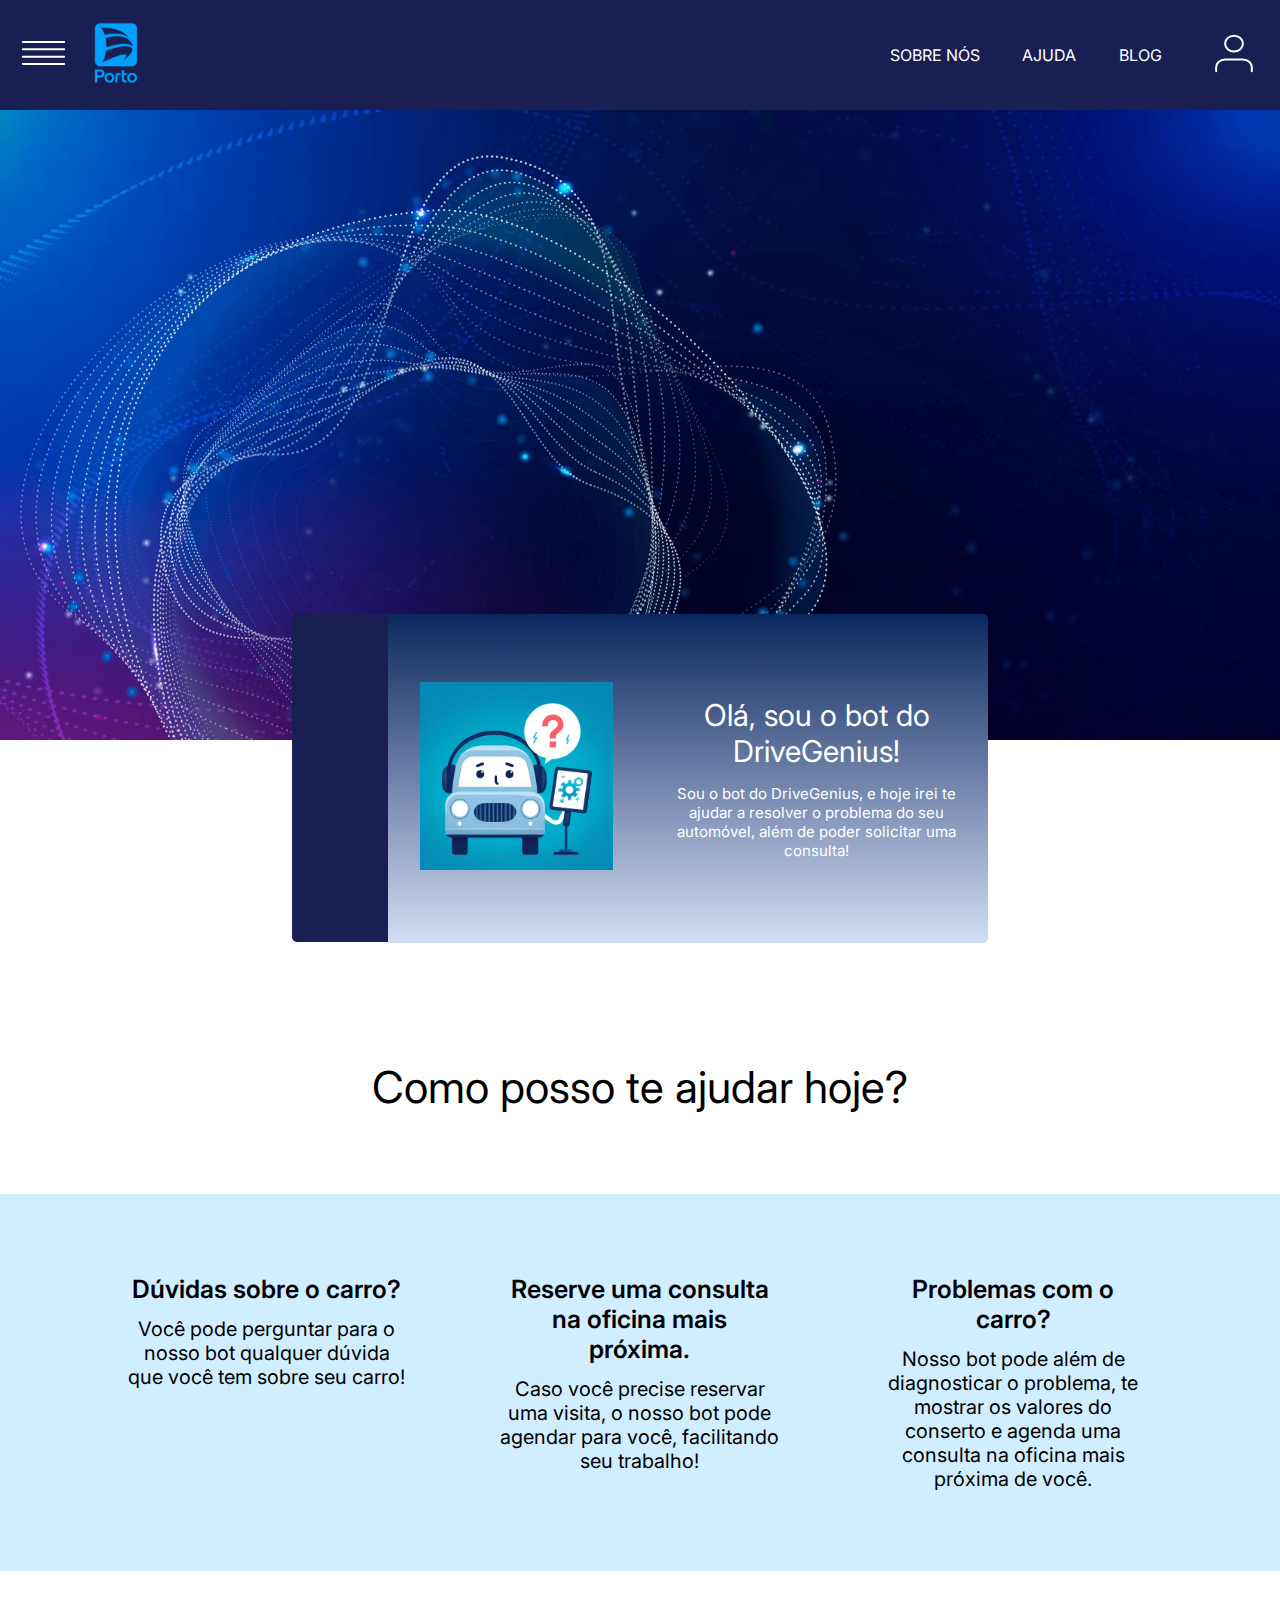
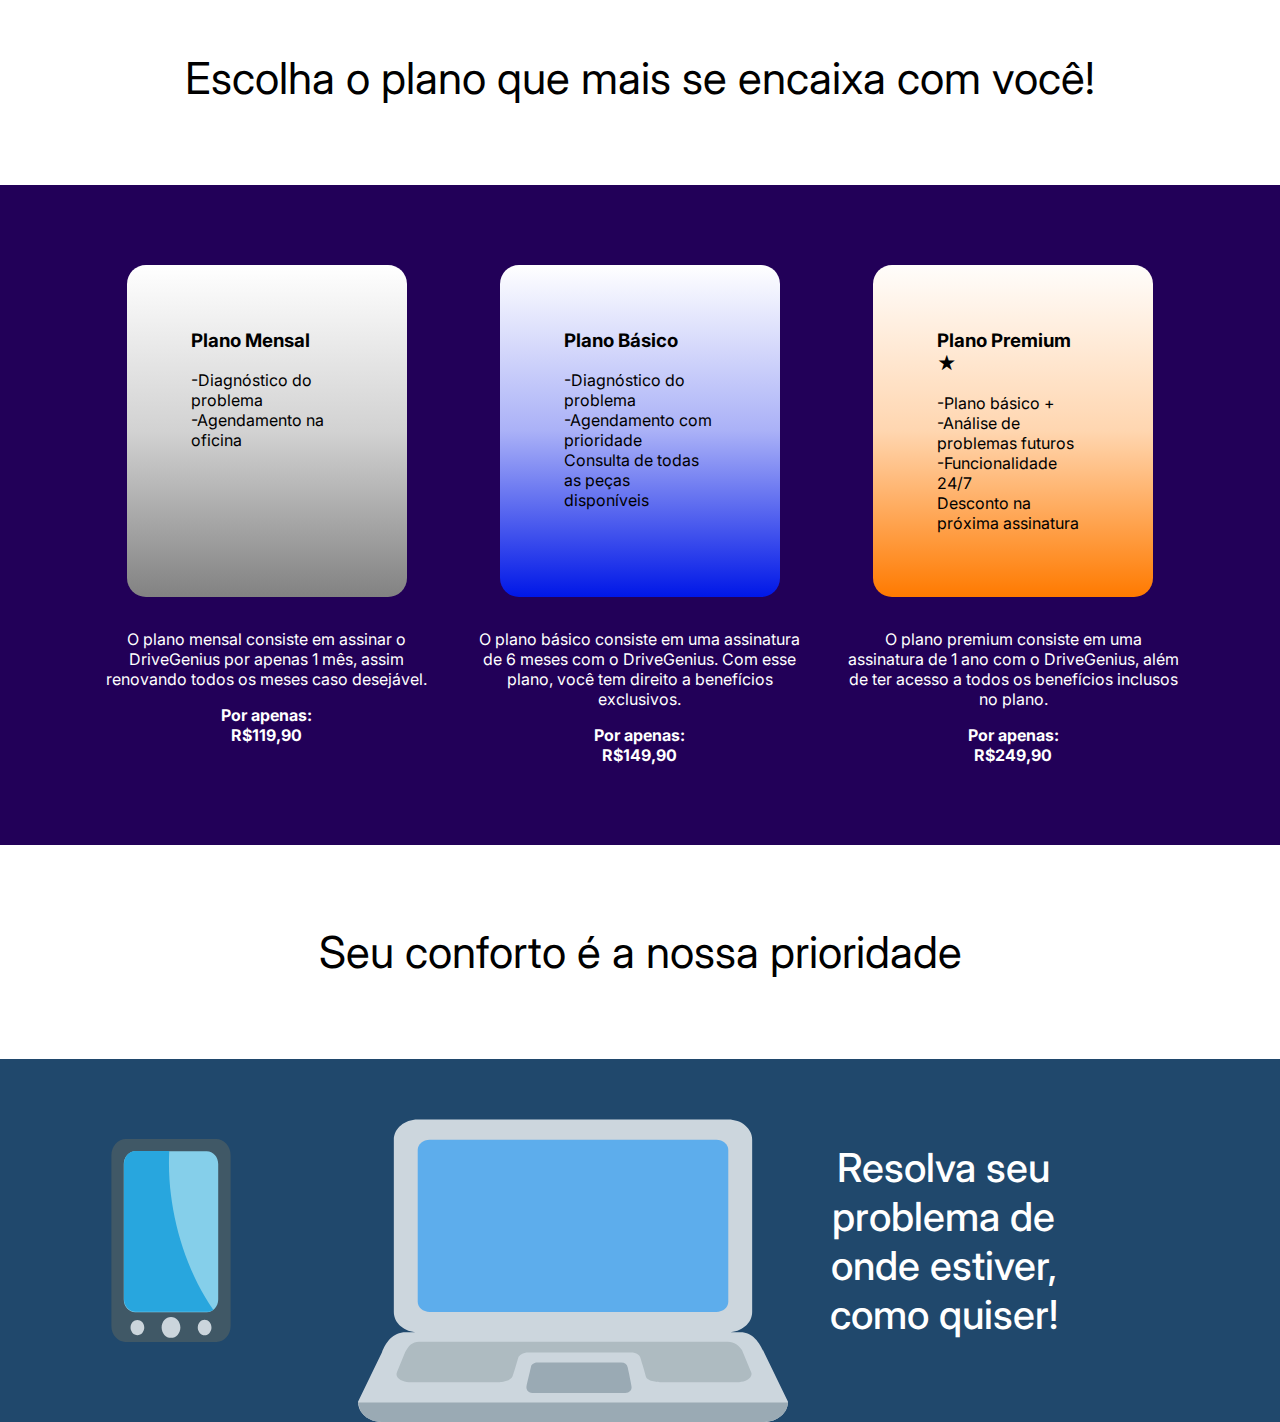
==== index.html @ d52282cf "Adicionei quase todo o html, resta o footer" ====
<!DOCTYPE html>
<html lang="pt-BR">
<head>
    <meta charset="UTF-8">
    <meta name="viewport" content="width=device-width, initial-scale=1.0">
    <meta http-equiv="X-UA-Compatible" content="IE=edge">
    <link rel="stylesheet" href="css/style.css">
    <title>Home</title>
</head>
<body>
    <header class="cabecalho">
        <div class="cabecalho_icones">
            <div class="links_inicial">
                <a href="#"><img src="/img/align-justify.svg" alt="Icone de menu" id="primeiro"></a>
                <a href="#"><img src="/img/image 1.svg" alt="Símbolo da empresa"></a>
            </div>
            <div class="links">
             <a href="#" class="link_cabecalho">Sobre nós</a>
             <a href="#" class="link_cabecalho">Ajuda</a>
             <a href="#" class="link_cabecalho">Blog</a>
             <a href="#" class="link_cabecalho"><img src="img/user.svg" alt="Símbolo de usuário"></a>
            </div>
        </div>
    </header>
    <section class="sessao1">
        <div class="container_vazio">
            <div class="container_lado"></div>
            <div class="container">
                <div class="icone_intellidrive">
                    <img src="/img/Image.svg" alt="icone do intellidrive">
                </div>
                <div class="textos">
                    <h1 class="textos_titulo">Olá, sou o bot do DriveGenius!</h1>
                <p class="paragrafo">Sou o bot do DriveGenius, e hoje irei te ajudar a resolver o problema do seu automóvel, além de poder solicitar uma consulta!</p>
                </div>
           </div>
       </div>    
    </section>
    <section class="sessao2">
        <div class="titulo">
            <h2 class="sessao2_subtitulo">Como posso te ajudar hoje?</h2>
        </div>
        <div class="sessao2_container">
            <div class="sessao2_servicos">
                <div class="sessao2_servicos1">
                <h3 class="servicos_titulo">Dúvidas sobre o carro?</h3>
                <p class="paragrafo_servico">Você pode perguntar para o nosso bot qualquer dúvida que você tem sobre seu carro!</p>
                </div>
                <div class="sessao2_servicos2">
                <h3 class="servicos_titulo">Reserve uma consulta na oficina mais próxima.</h3>
                <p class="paragrafo_servico">Caso você precise reservar uma visita, o nosso bot pode agendar para você, facilitando seu trabalho!</p>
                </div>
                <div class="sessao2_servicos3">
                <h3 class="servicos_titulo">Problemas com o carro?</h3>
                <p class="paragrafo_servico">Nosso bot pode além de diagnosticar o problema, te mostrar os valores do conserto e agenda uma consulta na oficina  mais próxima de você.</p>
                </div>
            </div>
        </div>
    </section>
    <section class="sessao3">
        <div class="titulo">
            <h2 class="sessao2_subtitulo">Escolha o plano que mais se encaixa com você!</h2>
        </div>
        <div class="sessao3_planos">
            <div class="planos">
                <div class="div_textos">
                    <div class="textos_planos">
                        <div class="paragrafos">
                            <div class="p1">
                                <p class="paragrafo_plano">O plano mensal consiste em assinar o DriveGenius por apenas 1 mês, assim renovando todos os meses caso desejável.
                                    <div class="preco">
                                        <p class="p1 preco_menor">Por apenas: R$119,90</p>
                                    </div>
                            </div>
                            <div class="p2">
                                <p class="paragrafo_plano">O plano básico consiste em uma assinatura de 6 meses com o DriveGenius. Com esse plano, você tem direito a benefícios exclusivos. 
                                    <div class="preco">
                                        <p class="p2 preco_medio">Por apenas: R$149,90 </p>
                                    </div>
                            </div>
                            <div class="p3">
                                <p class="paragrafo_plano">O plano premium consiste em uma assinatura de 1 ano com o DriveGenius, além de ter acesso a todos os benefícios inclusos no plano.
                                    <div class="preco">
                                        <p class="p3 preco_maior">Por apenas: R$249,90 </p>
                                    </div>
                            </div>
                            </div>
                        </div>
                        <div class="div_planos">
                        <div class="mensal">
                            <h3 class="titulo_plano">Plano Mensal</h3>
                            <p class="descricao_plano">-Diagnóstico do problema</p>
                            <p class="descricao_plano">-Agendamento na oficina</p>
                        </div>
                        <div class="basico">
                            <h3 class="titulo_plano">Plano Básico</h3>
                            <p class="descricao_plano">-Diagnóstico do problema</p>
                            <p class="descricao_plano">-Agendamento com prioridade</p>
                            <p class="descricao_plano">Consulta de todas as peças disponíveis</p>
                        </div>
                        <div class="premium">
                            <h3 class="titulo_plano">Plano Premium ★</h3>
                            <p class="descricao_plano">-Plano básico +</p>
                            <p class="descricao_plano">-Análise de problemas futuros</p>
                            <p class="descricao_plano">-Funcionalidade 24/7</p>
                            <p class="descricao_plano">Desconto na próxima assinatura</p>
                        </div>
                    </div>
                </div>
            </div>
        </div>
    </section>
    <section class="sessao4">
        <div class="titulo_conforto">
            <h2 class="sessao2_subtitulo">Seu conforto é a nossa prioridade</h2>
        </div>
        <div class="div_conforto">
            <div class="imagens">
                <img src="/img/emojione-v1_mobile-phone.svg" alt="Ícone de celular" class="celular">
                <img src="/img/twemoji_laptop-computer.svg" alt="Ícone de computador" class="pc">
            </div>
            <div class="texto_conforto">
                <p class="paragrafo_conforto">Resolva seu problema de onde estiver, como quiser!</p>
            </div>
        </div>
    </section>
    
</body>
</html>
---- css/style.css ----
@import url('https://fonts.googleapis.com/css2?family=Inter:wght@100..900&display=swap');

:root{
    --cor-fundo-cabecalho: #191F53;
    --cor-texto-cabecalho: #ffffff;
    --background-servicos: #D0EEFF;
    --background-planos: #220058;

    --fonte-texto:  "Inter", sans-serif;
}

*{
    margin: 0;
    padding: 0;
    box-sizing: border-box;
}

body{
    font-family: var(--fonte-texto);
    height: 100vh;
}

.cabecalho{
    background-color: var(--cor-fundo-cabecalho);
}

.link_cabecalho{
    text-decoration: none;
    color: var(--cor-texto-cabecalho);
    text-transform: uppercase;
}
.links{
    display: flex;
    align-items: center;
    width: 30%;
    justify-content: space-between;
}




.cabecalho_icones {
    display: flex;
    align-items: center;
    justify-content: space-between;
    padding: 1em;
}

.links_inicial{
    display: flex;
   align-items: center;
}




#primeiro{
    margin-right: 0.7em;
}

.sessao1{
    background-image: url(/img/tecnologia-disruptiva-do-gradiente-roxo-do-fundo-do-circulo-do-assistente-virtual.webp);
    background-repeat: no-repeat;
    background-size: 100%;
    height: 70%;
}

.container_vazio{
    height: 100%;
    display: flex;
    align-items: center;
    justify-content: center;
    padding-top: 41.75em;
}
.container{
    background: linear-gradient(#0B275E, #D2DEF4);
    width: 600px;
    height: 329px;
    display: flex;
    align-items: center;
    padding-left: 2em;
    border-top-right-radius: 5px;
    border-bottom-right-radius: 5px;
}

.container_lado{
    width: 6em;
    height: 20.55em;
    background-color: var(--cor-fundo-cabecalho);
    border-top-left-radius: 5px;
    border-bottom-left-radius: 5px;
}

.textos{
    margin-left: 2em;
    color: var(--cor-texto-cabecalho);
    display: flex;
    flex-direction: column;
    padding: 2em;
    align-items: center;
    text-align: center;
}

.textos_titulo{
    font-size: 30px;
    font-weight: 400;
}

.paragrafo{
    margin-top: 1em;
    font-weight: 400;
    font-size: 15px;
}

.sessao2{
    margin-top: 20em;
    
}

.titulo{
    text-align: center;
}

.sessao2_subtitulo{
    font-size: 44px;
    font-weight: 400;
}

.sessao2_container{
    padding: 5em;
    background-color: var(--background-servicos);
    margin-top: 5em;
    
}

.sessao2_servicos{
   display: flex;
   justify-content: space-around;
   align-items: first baseline;
}

.sessao2_servicos1, .sessao2_servicos2 , .sessao2_servicos3{
    
    width: 25%;
    display: flex;
    flex-direction: column;
    text-align: center;
}

.servicos_titulo{
    margin-bottom: 0.5em;
    font-weight: 600;
    font-size: 25px;
}

.paragrafo_servico{
    font-weight: 400;
    font-size: 20px;
}

.sessao3{
    margin-top: 5em;
}

.sessao3_planos{
    background-color: var(--background-planos);
    padding: 5em;
    margin-top: 5em;
   
    
}

.planos{
    display: flex;
    justify-content: space-evenly;
    width: 100%;
}

.div_textos{
    display: flex;
    flex-direction: column-reverse;
    justify-content: center;
    width: 100%;
}

.textos_planos{
    display: flex;

}

.paragrafos{
    display: flex;
    width: 100%;
    justify-content: space-around;
}

.p1 , .p2 , .p3{
    color: var(--cor-texto-cabecalho);
    text-align: center;
    width: 30%;
    margin-top: 1em;
}

.preco_menor, .preco_medio, .preco_maior{
    font-weight: bold;
    
}

.preco{
   display: flex;
   justify-content: center;
}

.div_planos{
    display: flex;
    justify-content: space-around;
    margin-bottom: 1em;
    width: 100%;
}

.mensal{
    background: linear-gradient(#ffffff , #d2d2d2 , #828282);
    
}

.basico{
    background: linear-gradient(#ffffff , #aab1f7 , #0017e7);
    
}

.premium{
    background: linear-gradient(#fffdfb , #ffd6b0 , #ff7a00);
}

.mensal , .basico , .premium{
    border-radius: 19px;
    width: 25%;
    padding: 4em;
}

.titulo_plano{
    margin-bottom: 1em;
}

.titulo_conforto{
    text-align: center;
}

.sessao4{
    margin-top: 5em;
}

.div_conforto{
    background-color: #20486C;
    margin-top: 5em;
}

.div_conforto{
    display: flex;
    justify-content: space-around;
}

.imagens{
    display: flex;
}

.celular{
    margin-right: 1em;
    padding: 5em;
}

.texto_conforto{
    display: flex;
    justify-content: center;
    align-items: center;
    text-align: center;
}

.paragrafo_conforto{
    color: var(--cor-texto-cabecalho);
    font-weight: 500;
    font-size: 40px;
    width: 42%;
}
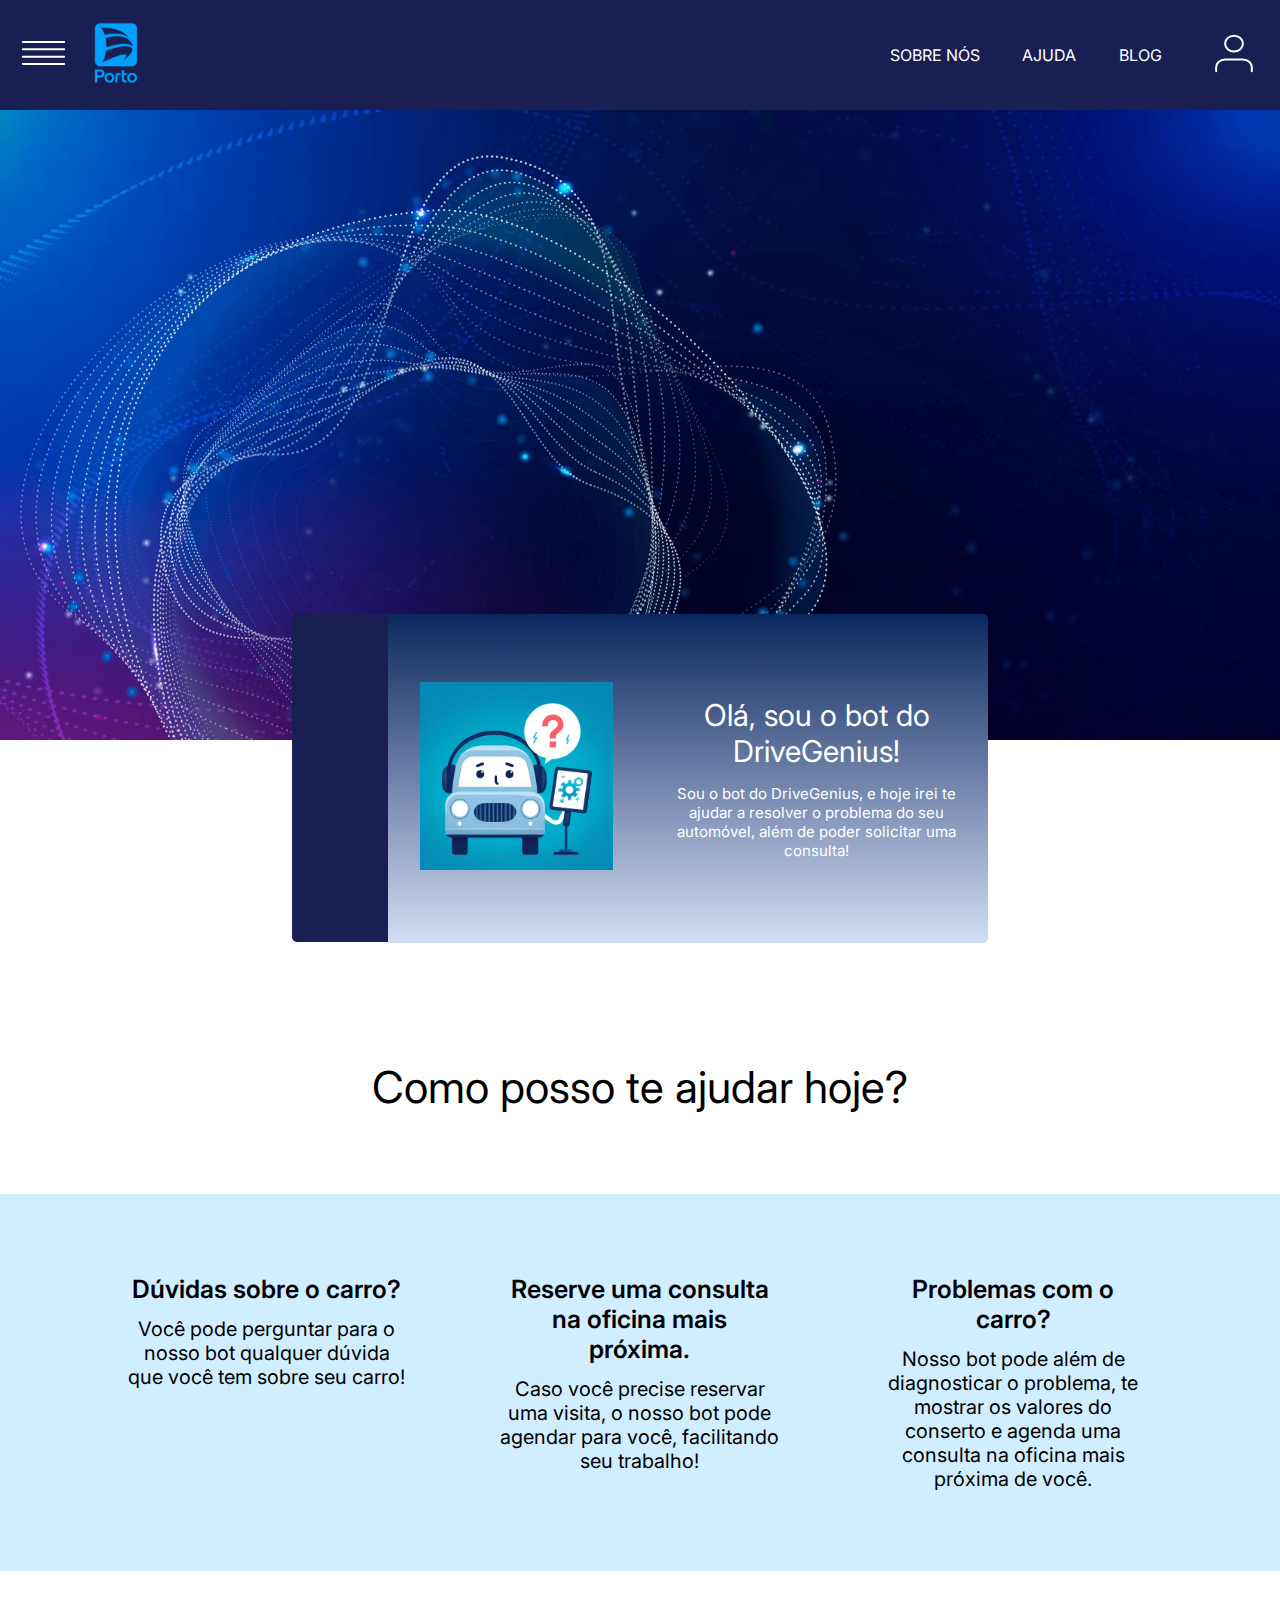
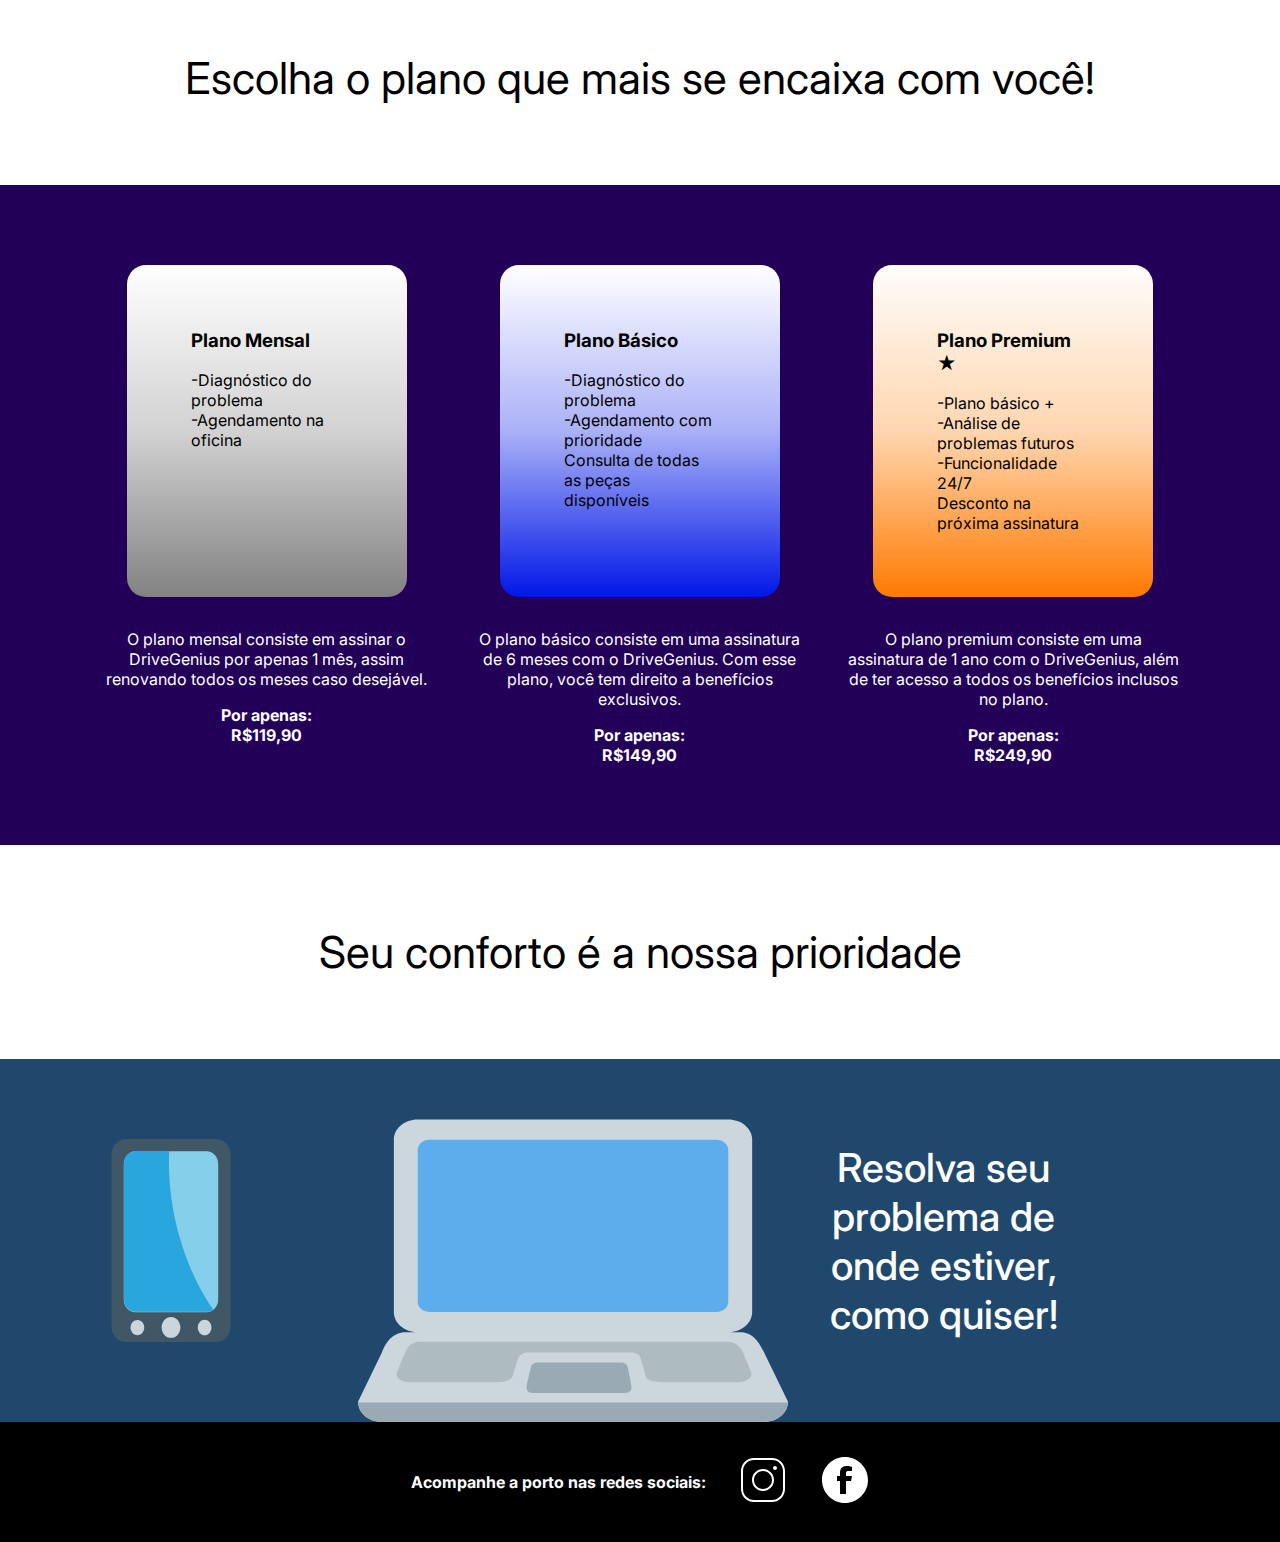
==== commit 5019e75f: "realizei o footer da página" ====
--- a/index.html
+++ b/index.html
@@ -124,6 +124,14 @@
             </div>
         </div>
     </section>
+    <footer>
+        <div class="rodape">
+            <h4>Acompanhe a porto nas redes sociais:</h4>
+            <a href="https://www.instagram.com/porto"> <img src="img/icons8-instagram (1).svg" alt="Ícone do instagram para porto"></a>
+            <a href=https://www.facebook.com/porto><img src="img/icons8-facebook.svg" alt="ícone do facebook para porto seguro"></a>
+        </div>
+    </footer>
+    
     
 </body>
 </html>--- a/css/style.css
+++ b/css/style.css
@@ -5,6 +5,7 @@
     --cor-texto-cabecalho: #ffffff;
     --background-servicos: #D0EEFF;
     --background-planos: #220058;
+    --background-footer: #000;
 
     --fonte-texto:  "Inter", sans-serif;
 }
@@ -281,4 +282,23 @@
     font-weight: 500;
     font-size: 40px;
     width: 42%;
+    
+}
+
+.rodape{
+    display: flex;
+    align-items: center;
+    justify-content: center;
+    background-color: var(--background-footer);
+    min-height: 120px;
+   
+}
+
+.rodape a{
+    display: block;
+    margin-left: 2em;
+}
+
+.rodape h4{
+    color: var(--cor-texto-cabecalho);
 }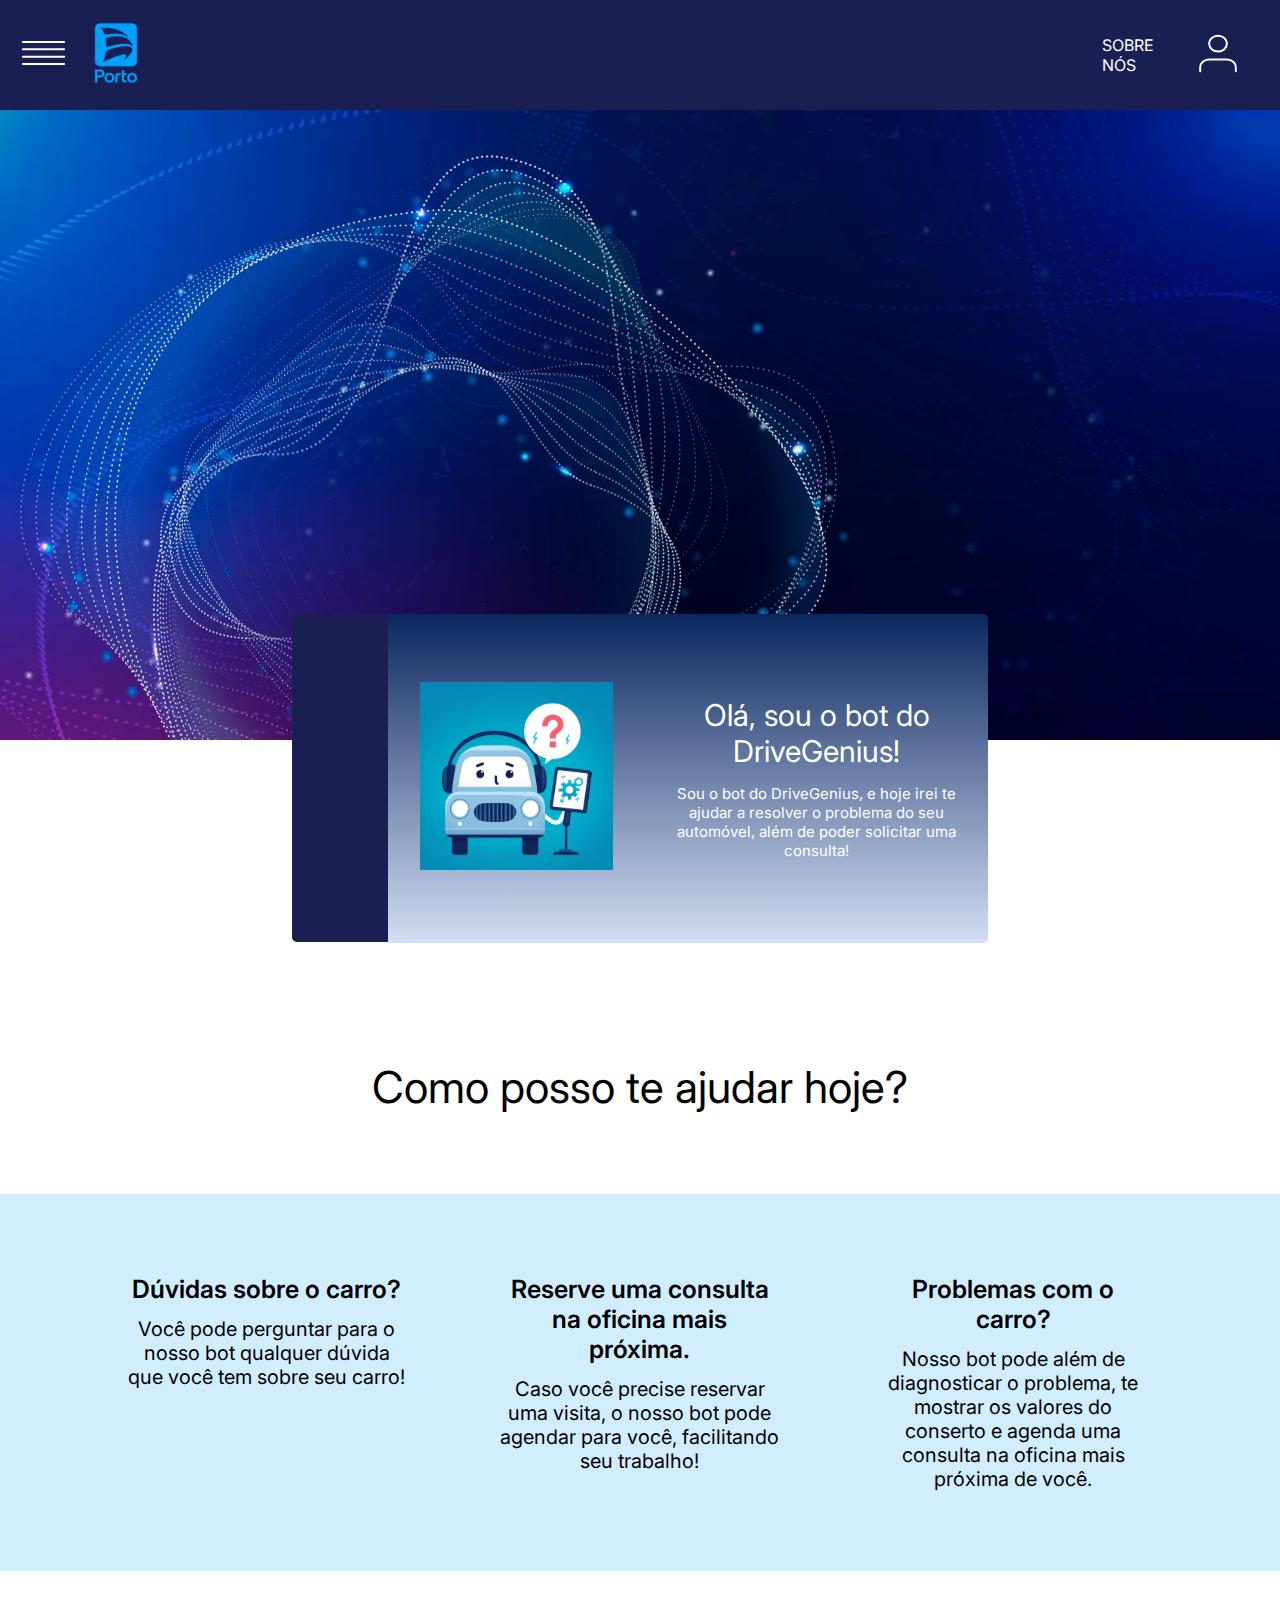
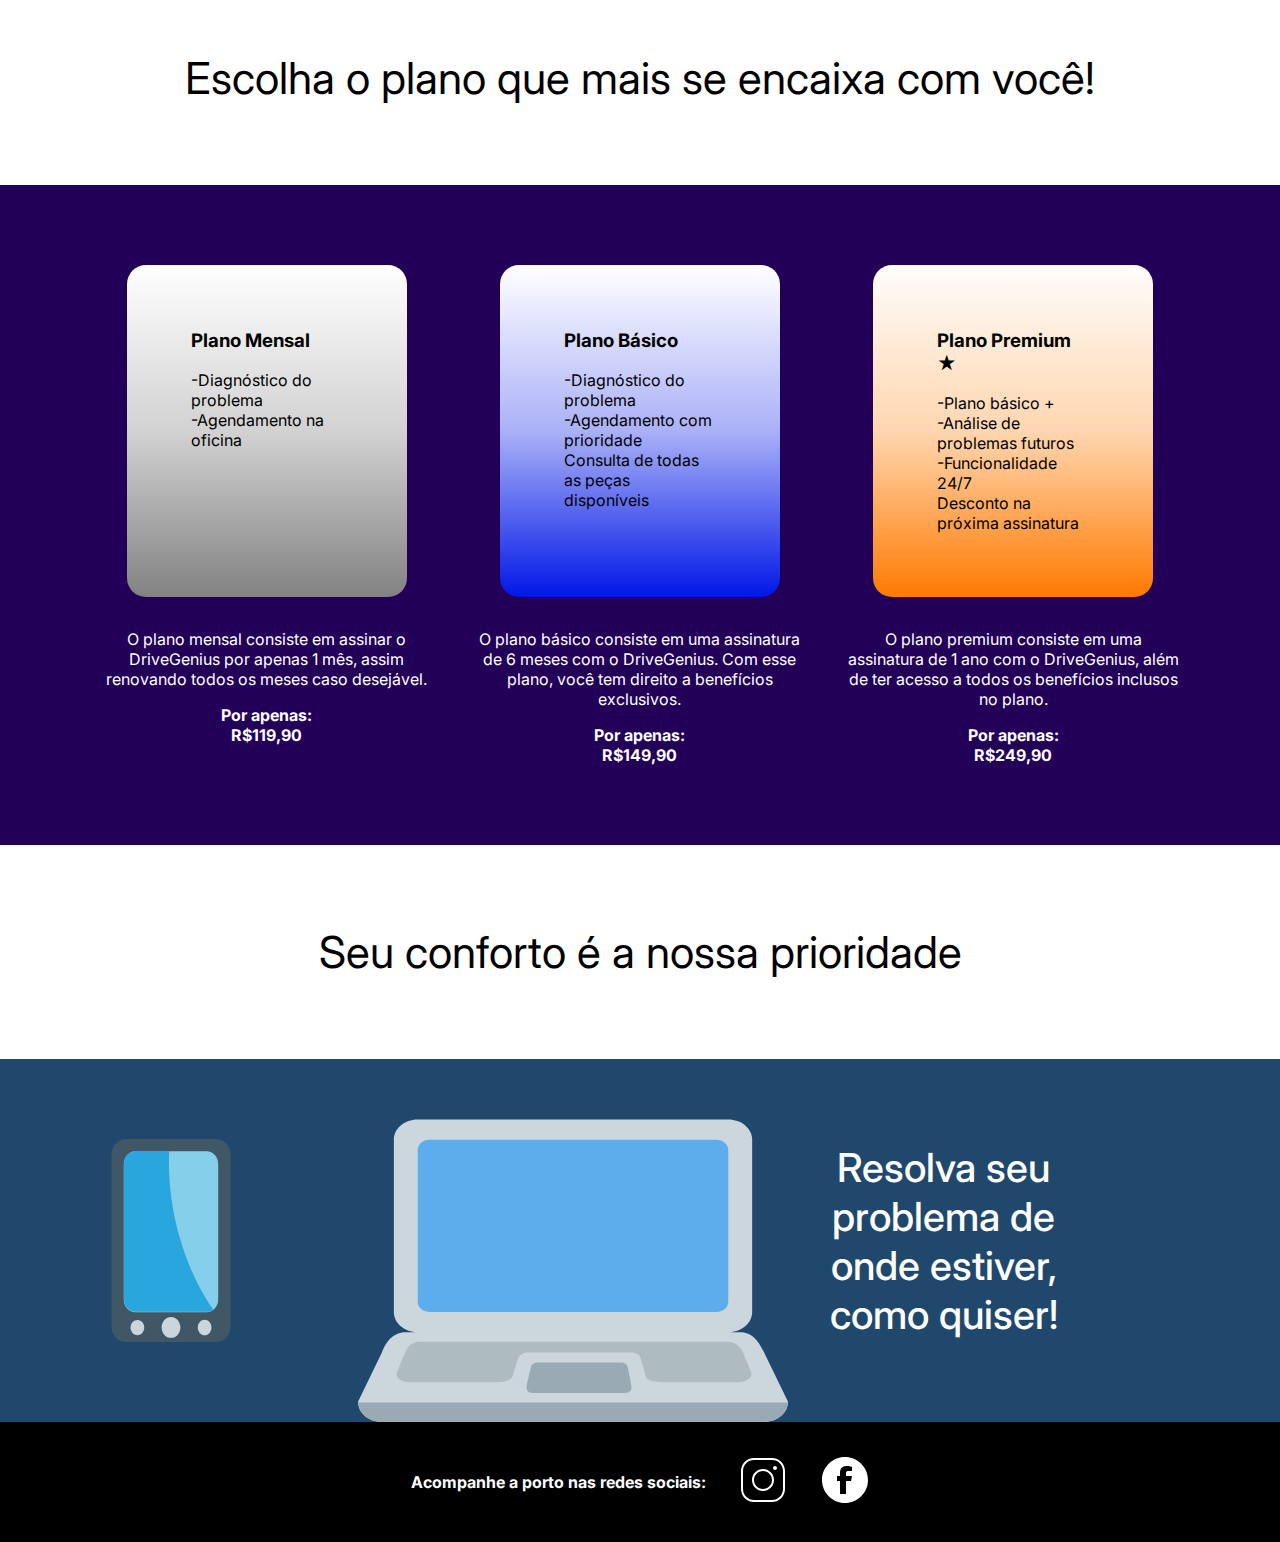
==== commit 6b688189: "Terminei a página de cadastro" ====
--- a/index.html
+++ b/index.html
@@ -16,8 +16,6 @@
             </div>
             <div class="links">
              <a href="#" class="link_cabecalho">Sobre nós</a>
-             <a href="#" class="link_cabecalho">Ajuda</a>
-             <a href="#" class="link_cabecalho">Blog</a>
              <a href="#" class="link_cabecalho"><img src="img/user.svg" alt="Símbolo de usuário"></a>
             </div>
         </div>
--- a/css/style.css
+++ b/css/style.css
@@ -29,16 +29,14 @@
     text-decoration: none;
     color: var(--cor-texto-cabecalho);
     text-transform: uppercase;
+    margin-right: 1em;
 }
 .links{
     display: flex;
     align-items: center;
-    width: 30%;
+    width: 13%;
     justify-content: space-between;
 }
-
-
-
 
 .cabecalho_icones {
     display: flex;
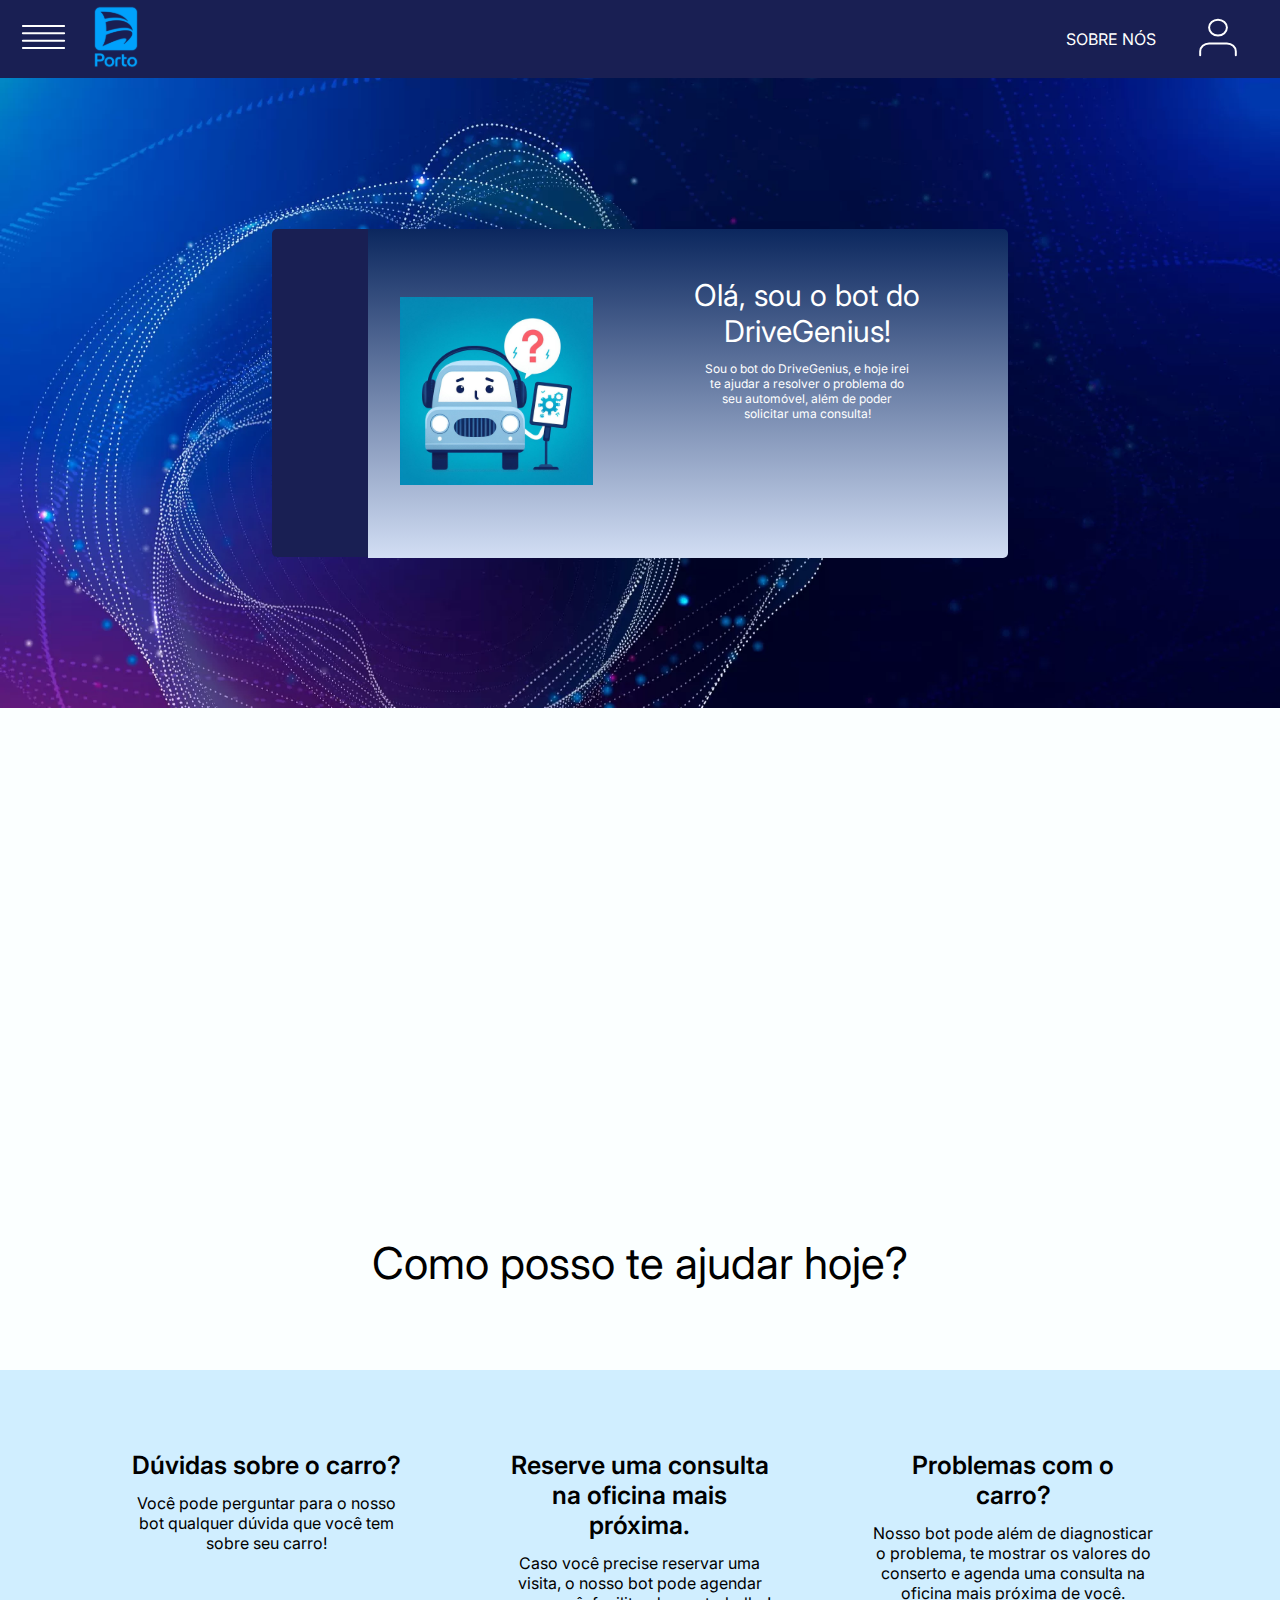
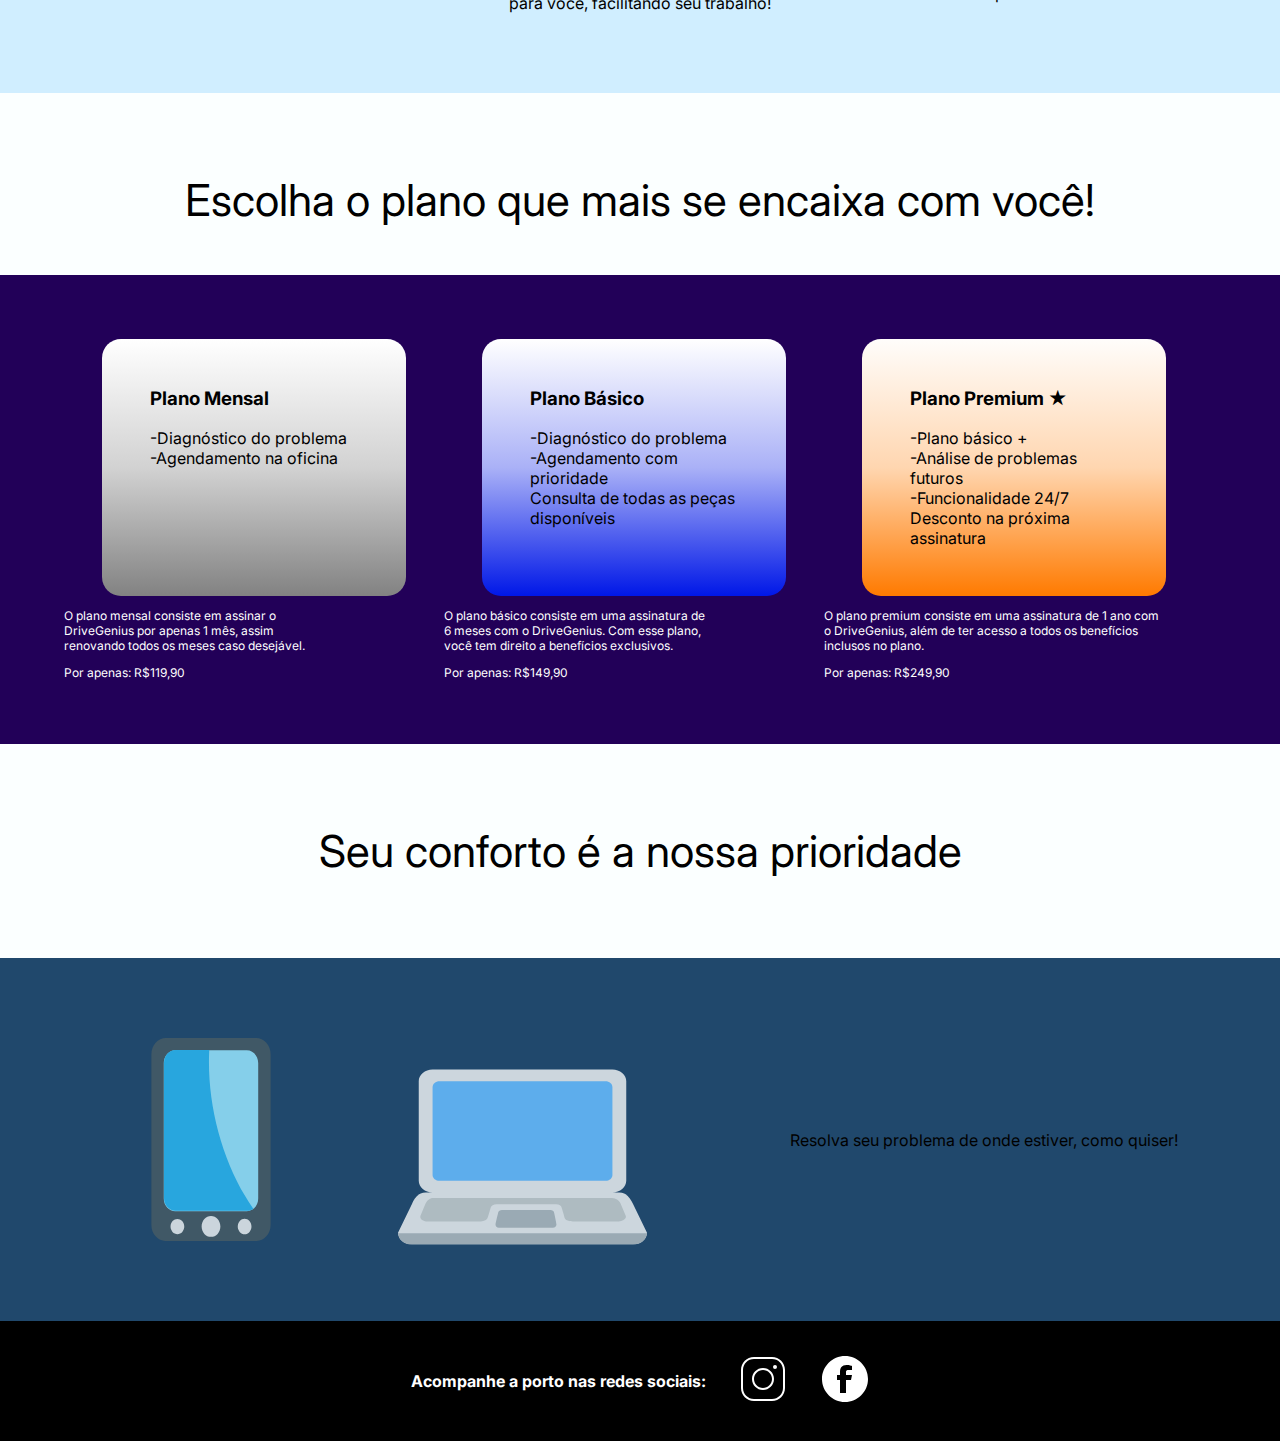
==== commit 4d6a4295: "Iniciei a responsividade da página principal" ====
--- a/index.html
+++ b/index.html
@@ -1,6 +1,6 @@
 <!DOCTYPE html>
 <html lang="pt-BR">
-<head>
+<head> 
     <meta charset="UTF-8">
     <meta name="viewport" content="width=device-width, initial-scale=1.0">
     <meta http-equiv="X-UA-Compatible" content="IE=edge">
@@ -11,11 +11,11 @@
     <header class="cabecalho">
         <div class="cabecalho_icones">
             <div class="links_inicial">
-                <a href="#"><img src="/img/align-justify.svg" alt="Icone de menu" id="primeiro"></a>
-                <a href="#"><img src="/img/image 1.svg" alt="Símbolo da empresa"></a>
+                <a href="#"><img src="img/align-justify.svg" alt="Icone de menu" id="primeiro"></a>
+                <a href="https://www.portoseguro.com.br/"><img src="/img/image 1.svg" alt="Símbolo da empresa"></a>
             </div>
             <div class="links">
-             <a href="#" class="link_cabecalho">Sobre nós</a>
+             <a href="https://www.portoseguro.com.br/institucional/sobre-a-porto-seguro" class="link_cabecalho">Sobre nós</a>
              <a href="#" class="link_cabecalho"><img src="img/user.svg" alt="Símbolo de usuário"></a>
             </div>
         </div>
@@ -25,32 +25,32 @@
             <div class="container_lado"></div>
             <div class="container">
                 <div class="icone_intellidrive">
-                    <img src="/img/Image.svg" alt="icone do intellidrive">
+                    <img src="/img/Image.svg" alt="icone do intellidrive" class="imagem">
                 </div>
                 <div class="textos">
                     <h1 class="textos_titulo">Olá, sou o bot do DriveGenius!</h1>
-                <p class="paragrafo">Sou o bot do DriveGenius, e hoje irei te ajudar a resolver o problema do seu automóvel, além de poder solicitar uma consulta!</p>
+                <p class="pplanos">Sou o bot do DriveGenius, e hoje irei te ajudar a resolver o problema do seu automóvel, além de poder solicitar uma consulta!</p>
                 </div>
            </div>
        </div>    
     </section>
     <section class="sessao2">
         <div class="titulo">
-            <h2 class="sessao2_subtitulo">Como posso te ajudar hoje?</h2>
+            <h2 class="sessao2_subtitulo primeiro_sub">Como posso te ajudar hoje?</h2>
         </div>
         <div class="sessao2_container">
             <div class="sessao2_servicos">
                 <div class="sessao2_servicos1">
                 <h3 class="servicos_titulo">Dúvidas sobre o carro?</h3>
-                <p class="paragrafo_servico">Você pode perguntar para o nosso bot qualquer dúvida que você tem sobre seu carro!</p>
+                <p class="pplanos_servico">Você pode perguntar para o nosso bot qualquer dúvida que você tem sobre seu carro!</p>
                 </div>
                 <div class="sessao2_servicos2">
                 <h3 class="servicos_titulo">Reserve uma consulta na oficina mais próxima.</h3>
-                <p class="paragrafo_servico">Caso você precise reservar uma visita, o nosso bot pode agendar para você, facilitando seu trabalho!</p>
+                <p class="pplanos_servico">Caso você precise reservar uma visita, o nosso bot pode agendar para você, facilitando seu trabalho!</p>
                 </div>
                 <div class="sessao2_servicos3">
                 <h3 class="servicos_titulo">Problemas com o carro?</h3>
-                <p class="paragrafo_servico">Nosso bot pode além de diagnosticar o problema, te mostrar os valores do conserto e agenda uma consulta na oficina  mais próxima de você.</p>
+                <p class="pplanos_servico">Nosso bot pode além de diagnosticar o problema, te mostrar os valores do conserto e agenda uma consulta na oficina  mais próxima de você.</p>
                 </div>
             </div>
         </div>
@@ -60,56 +60,46 @@
             <h2 class="sessao2_subtitulo">Escolha o plano que mais se encaixa com você!</h2>
         </div>
         <div class="sessao3_planos">
-            <div class="planos">
-                <div class="div_textos">
-                    <div class="textos_planos">
-                        <div class="paragrafos">
-                            <div class="p1">
-                                <p class="paragrafo_plano">O plano mensal consiste em assinar o DriveGenius por apenas 1 mês, assim renovando todos os meses caso desejável.
-                                    <div class="preco">
-                                        <p class="p1 preco_menor">Por apenas: R$119,90</p>
-                                    </div>
-                            </div>
-                            <div class="p2">
-                                <p class="paragrafo_plano">O plano básico consiste em uma assinatura de 6 meses com o DriveGenius. Com esse plano, você tem direito a benefícios exclusivos. 
-                                    <div class="preco">
-                                        <p class="p2 preco_medio">Por apenas: R$149,90 </p>
-                                    </div>
-                            </div>
-                            <div class="p3">
-                                <p class="paragrafo_plano">O plano premium consiste em uma assinatura de 1 ano com o DriveGenius, além de ter acesso a todos os benefícios inclusos no plano.
-                                    <div class="preco">
-                                        <p class="p3 preco_maior">Por apenas: R$249,90 </p>
-                                    </div>
-                            </div>
-                            </div>
-                        </div>
-                        <div class="div_planos">
-                        <div class="mensal">
-                            <h3 class="titulo_plano">Plano Mensal</h3>
-                            <p class="descricao_plano">-Diagnóstico do problema</p>
-                            <p class="descricao_plano">-Agendamento na oficina</p>
-                        </div>
-                        <div class="basico">
-                            <h3 class="titulo_plano">Plano Básico</h3>
-                            <p class="descricao_plano">-Diagnóstico do problema</p>
-                            <p class="descricao_plano">-Agendamento com prioridade</p>
-                            <p class="descricao_plano">Consulta de todas as peças disponíveis</p>
-                        </div>
-                        <div class="premium">
-                            <h3 class="titulo_plano">Plano Premium ★</h3>
-                            <p class="descricao_plano">-Plano básico +</p>
-                            <p class="descricao_plano">-Análise de problemas futuros</p>
-                            <p class="descricao_plano">-Funcionalidade 24/7</p>
-                            <p class="descricao_plano">Desconto na próxima assinatura</p>
-                        </div>
-                    </div>
+            <div class="comtexto">
+            <div class="mensal">
+                <h3 class="titulo_plano">Plano Mensal</h3>
+                <p class="descricao_plano">-Diagnóstico do problema</p>
+                <p class="descricao_plano">-Agendamento na oficina</p>
+            </div>
+            <div class="textosplanos">
+                <p class="pplanos">O plano mensal consiste em assinar o DriveGenius por apenas 1 mês, assim renovando todos os meses caso desejável.
+                <p class="preco">Por apenas: R$119,90</p>
+            </div>
+             </div>
+             <div class="comtexto">
+            <div class="basico">
+                    <h3 class="titulo_plano">Plano Básico</h3>
+                    <p class="descricao_plano">-Diagnóstico do problema</p>
+                    <p class="descricao_plano">-Agendamento com prioridade</p>
+                    <p class="descricao_plano">Consulta de todas as peças disponíveis</p>
+                </div>
+                <div class="textosplanos">
+                <p class="pplanos">O plano básico consiste em uma assinatura de 6 meses com o DriveGenius. Com esse plano, você tem direito a benefícios exclusivos. 
+                <p class=" preco">Por apenas: R$149,90 </p>
                 </div>
             </div>
+            <div class="comtexto">
+            <div class="premium">
+                <h3 class="titulo_plano">Plano Premium ★</h3>
+                <p class="descricao_plano">-Plano básico +</p>
+                <p class="descricao_plano">-Análise de problemas futuros</p>
+                <p class="descricao_plano">-Funcionalidade 24/7</p>
+                <p class="descricao_plano">Desconto na próxima assinatura</p>
+            </div>
+            <div class="textosplanos">
+            <p class="pplanos preco3">O plano premium consiste em uma assinatura de 1 ano com o DriveGenius, além de ter acesso a todos os benefícios inclusos no plano.
+                <p class="preco preco3">Por apenas: R$249,90 </p>
+            </div>
+        </div>
         </div>
     </section>
     <section class="sessao4">
-        <div class="titulo_conforto">
+        <div class="titulo">
             <h2 class="sessao2_subtitulo">Seu conforto é a nossa prioridade</h2>
         </div>
         <div class="div_conforto">
@@ -118,7 +108,7 @@
                 <img src="/img/twemoji_laptop-computer.svg" alt="Ícone de computador" class="pc">
             </div>
             <div class="texto_conforto">
-                <p class="paragrafo_conforto">Resolva seu problema de onde estiver, como quiser!</p>
+                <p class="pplanos_conforto">Resolva seu problema de onde estiver, como quiser!</p>
             </div>
         </div>
     </section>
--- a/css/style.css
+++ b/css/style.css
@@ -6,6 +6,7 @@
     --background-servicos: #D0EEFF;
     --background-planos: #220058;
     --background-footer: #000;
+    --background-page:#fbffff;
 
     --fonte-texto:  "Inter", sans-serif;
 }
@@ -19,6 +20,7 @@
 body{
     font-family: var(--fonte-texto);
     height: 100vh;
+    background-color: var(--background-page);
 }
 
 .cabecalho{
@@ -29,25 +31,29 @@
     text-decoration: none;
     color: var(--cor-texto-cabecalho);
     text-transform: uppercase;
-    margin-right: 1em;
+    margin-right: 2em;
 }
 .links{
-    display: flex;
-    align-items: center;
-    width: 13%;
+    justify-self: end;
+    display: flex;
+    align-items: center;
+    
+}
+
+.cabecalho_icones {
+    /* display: flex;
+    align-items: center;
     justify-content: space-between;
-}
-
-.cabecalho_icones {
-    display: flex;
-    align-items: center;
-    justify-content: space-between;
-    padding: 1em;
+    padding: 1em; */
+
+    display: grid;
+    grid-template-columns: 50% 50%;
 }
 
 .links_inicial{
     display: flex;
    align-items: center;
+   margin-left: 1em;
 }
 
 
@@ -69,11 +75,11 @@
     display: flex;
     align-items: center;
     justify-content: center;
-    padding-top: 41.75em;
 }
 .container{
     background: linear-gradient(#0B275E, #D2DEF4);
-    width: 600px;
+    min-width: 35%;
+    max-width: 50%;
     height: 329px;
     display: flex;
     align-items: center;
@@ -98,11 +104,22 @@
     padding: 2em;
     align-items: center;
     text-align: center;
+    min-height: 90%;
+    max-width: 60%;
+}
+
+.icone_intellidrive{
+    max-width: 40%;
+}
+
+.imagem{
+    min-width: 100%;
 }
 
 .textos_titulo{
     font-size: 30px;
     font-weight: 400;
+   
 }
 
 .paragrafo{
@@ -125,6 +142,10 @@
     font-weight: 400;
 }
 
+.primeiro_sub{
+    margin-top: 12em;
+}
+
 .sessao2_container{
     padding: 5em;
     background-color: var(--background-servicos);
@@ -163,59 +184,40 @@
 
 .sessao3_planos{
     background-color: var(--background-planos);
-    padding: 5em;
-    margin-top: 5em;
-   
-    
-}
-
-.planos{
-    display: flex;
-    justify-content: space-evenly;
-    width: 100%;
-}
-
-.div_textos{
-    display: flex;
-    flex-direction: column-reverse;
+    display: grid;
+    grid-template-columns: 33% 33% 33%;
+    padding: 4em;
+    margin-top: 3em;
+
+}
+
+.comtexto{
+    display: flex;
+    flex-direction: column;
     justify-content: center;
-    width: 100%;
-}
-
-.textos_planos{
-    display: flex;
-
-}
-
-.paragrafos{
-    display: flex;
-    width: 100%;
-    justify-content: space-around;
-}
-
-.p1 , .p2 , .p3{
+    align-items:center;
+    height: 100%;
+ }
+
+ .basico , .mensal , .premium{
+    width: 80%;
+    height: 80%;
+    border-radius: 19px;
+    padding: 3em;
+ }
+
+ .pplanos , .preco{
     color: var(--cor-texto-cabecalho);
-    text-align: center;
-    width: 30%;
+    font-size: 12px;
     margin-top: 1em;
-}
-
-.preco_menor, .preco_medio, .preco_maior{
-    font-weight: bold;
-    
-}
-
-.preco{
-   display: flex;
-   justify-content: center;
-}
-
-.div_planos{
-    display: flex;
-    justify-content: space-around;
-    margin-bottom: 1em;
-    width: 100%;
-}
+    width: 70%;
+    align-self: center;
+ }
+
+ .preco3{
+    width: 90%;
+ }
+
 
 .mensal{
     background: linear-gradient(#ffffff , #d2d2d2 , #828282);
@@ -231,11 +233,6 @@
     background: linear-gradient(#fffdfb , #ffd6b0 , #ff7a00);
 }
 
-.mensal , .basico , .premium{
-    border-radius: 19px;
-    width: 25%;
-    padding: 4em;
-}
 
 .titulo_plano{
     margin-bottom: 1em;
@@ -273,13 +270,14 @@
     justify-content: center;
     align-items: center;
     text-align: center;
+    width: 40%;
 }
 
 .paragrafo_conforto{
     color: var(--cor-texto-cabecalho);
     font-weight: 500;
     font-size: 40px;
-    width: 42%;
+    width: 70%;
     
 }
 
@@ -299,4 +297,226 @@
 
 .rodape h4{
     color: var(--cor-texto-cabecalho);
+}
+
+
+@media screen and (max-width: 1199px){
+    .container{
+        width: 50%;
+    }
+
+    .mensal , .basico , .premium{
+        padding: 3em;
+        min-width: 30%;
+    }
+}
+
+@media screen and (max-width: 991px){
+
+
+    .container{
+        padding: 1em;
+        min-width: 50%;
+    }
+
+    .imagem{
+       min-width: 30%;
+    }
+
+    .icone_intellidrive{
+        max-width: 40%;
+        min-height: 100%;
+        display: flex;
+        justify-content: center;
+        align-items: center;
+        padding: 0;
+    }
+
+
+    .textos{
+        width: 100%;
+        padding: 0.5em;
+    }
+
+    .textos p{
+        font-size: 16px;
+    }
+
+    .textos h1{
+        font-size: 24px;
+        font-weight: 600;
+    }
+
+    .titulo{
+        display: flex;
+        justify-content: center;
+        align-items: center;
+    }
+
+    .sessao2_subtitulo{
+        width: 60%;
+    }
+
+
+    .div_planos{
+        display: flex;
+        justify-content: space-between;
+    }
+
+    .mensal , .basico , .premium{
+       padding: 2.5em;
+       min-width: 30%;
+    }
+
+    .div_conforto{
+       display: grid;
+       grid-template-columns: 50% 50%;
+       padding: 2em;
+    }
+
+    .imagens{
+        display: flex;
+    }
+
+    .texto_conforto{
+        width: 90%;
+    }
+
+    .paragrafo_conforto{
+       min-width: 80%;
+    }
+
+     .celular{
+        padding: 0;
+        width: 80%;
+    }
+
+    .pc{
+        width: 80%;
+    }
+
+    .imagens{
+        width: 50%;
+    } 
+}
+
+@media screen and (max-width: 767px){
+    .container{
+        display: grid;
+        grid-template-columns: 40% 60%;
+        padding: 2em;
+        min-width: 60%;
+    }
+
+    .imagem{
+        min-width: 100%;
+        min-height: 100%;
+    }
+
+    .icone_intellidrive{
+        min-width: 100%;
+    }
+
+    .textos{
+        min-height: 30%;
+        min-width: 100%;
+        margin: 0;
+        padding: 0;
+    }
+
+    .textos_titulo{
+        width: 100%;
+        margin: 0 0 0 1em;
+        font-size: 18px;
+    }
+
+    .paragrafo{
+        width: 100%;
+        margin: 1em 0 0 1em;
+        font-size: 15px;
+    }
+
+    .sessao2_subtitulo{
+        margin-top: 4em;
+    }
+
+    .servicos_titulo{
+        font-size: 18px;
+    }
+    .paragrafo_servico{
+        font-size: 15px;
+    }
+
+    .sessao2_servicos1, .sessao2_servicos2 , .sessao2_servicos3{
+        width: 30%;
+        display: flex;
+        flex-direction: column;
+        text-align: center;
+    }
+
+    .sessao2_container{
+        padding: 1em;
+    }
+
+    .sessao2_servicos{
+        display: flex;
+        justify-content: space-between;
+        align-items: first baseline;
+     }
+
+     .sessao2_subtitulo{
+        width: 80%;
+        font-size: 32px;
+        font-weight: 500;
+     }
+
+     .titulo_plano{
+        font-size: 16px;
+     }
+
+     .descricao_plano{
+        font-size: 14px;
+     }
+
+     .sessao3_planos{
+        display: grid;
+        grid-template-columns: 33% 33% 33%;
+        padding: 2em;
+     }
+
+     .comtexto{
+        display: flex;
+        flex-direction: column;
+        justify-content: center;
+        align-items:center;
+        height: 100%;
+     }
+
+     .basico , .mensal , .premium{
+        width: 80%;
+        height: 20%;
+     }
+
+     .pplanos , .preco{
+        color: var(--cor-texto-cabecalho);
+        font-size: 12px;
+        margin-top: 1em;
+        width: 70%;
+        align-self: center;
+     }
+
+     .preco3{
+        width: 90%;
+     }
+
+    
+
+     
+
+
+
+    
+
+    
+    
 }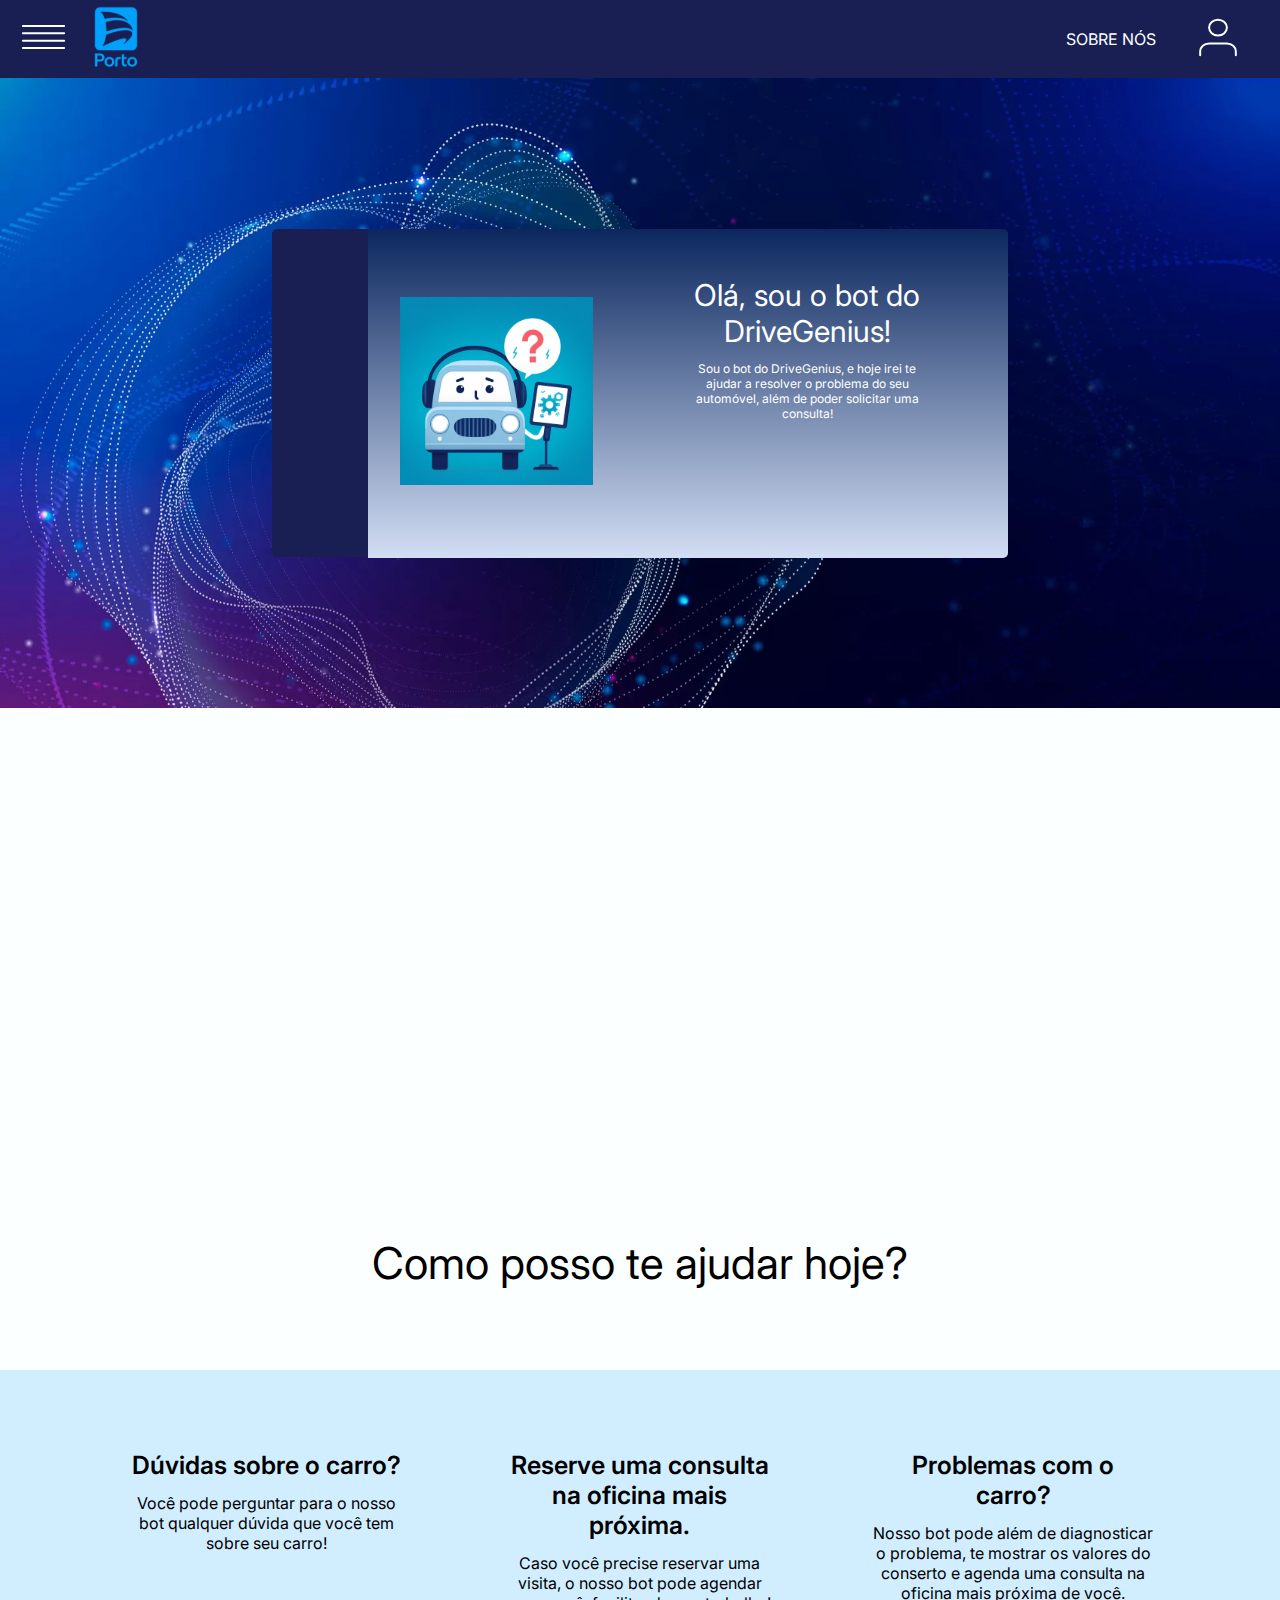
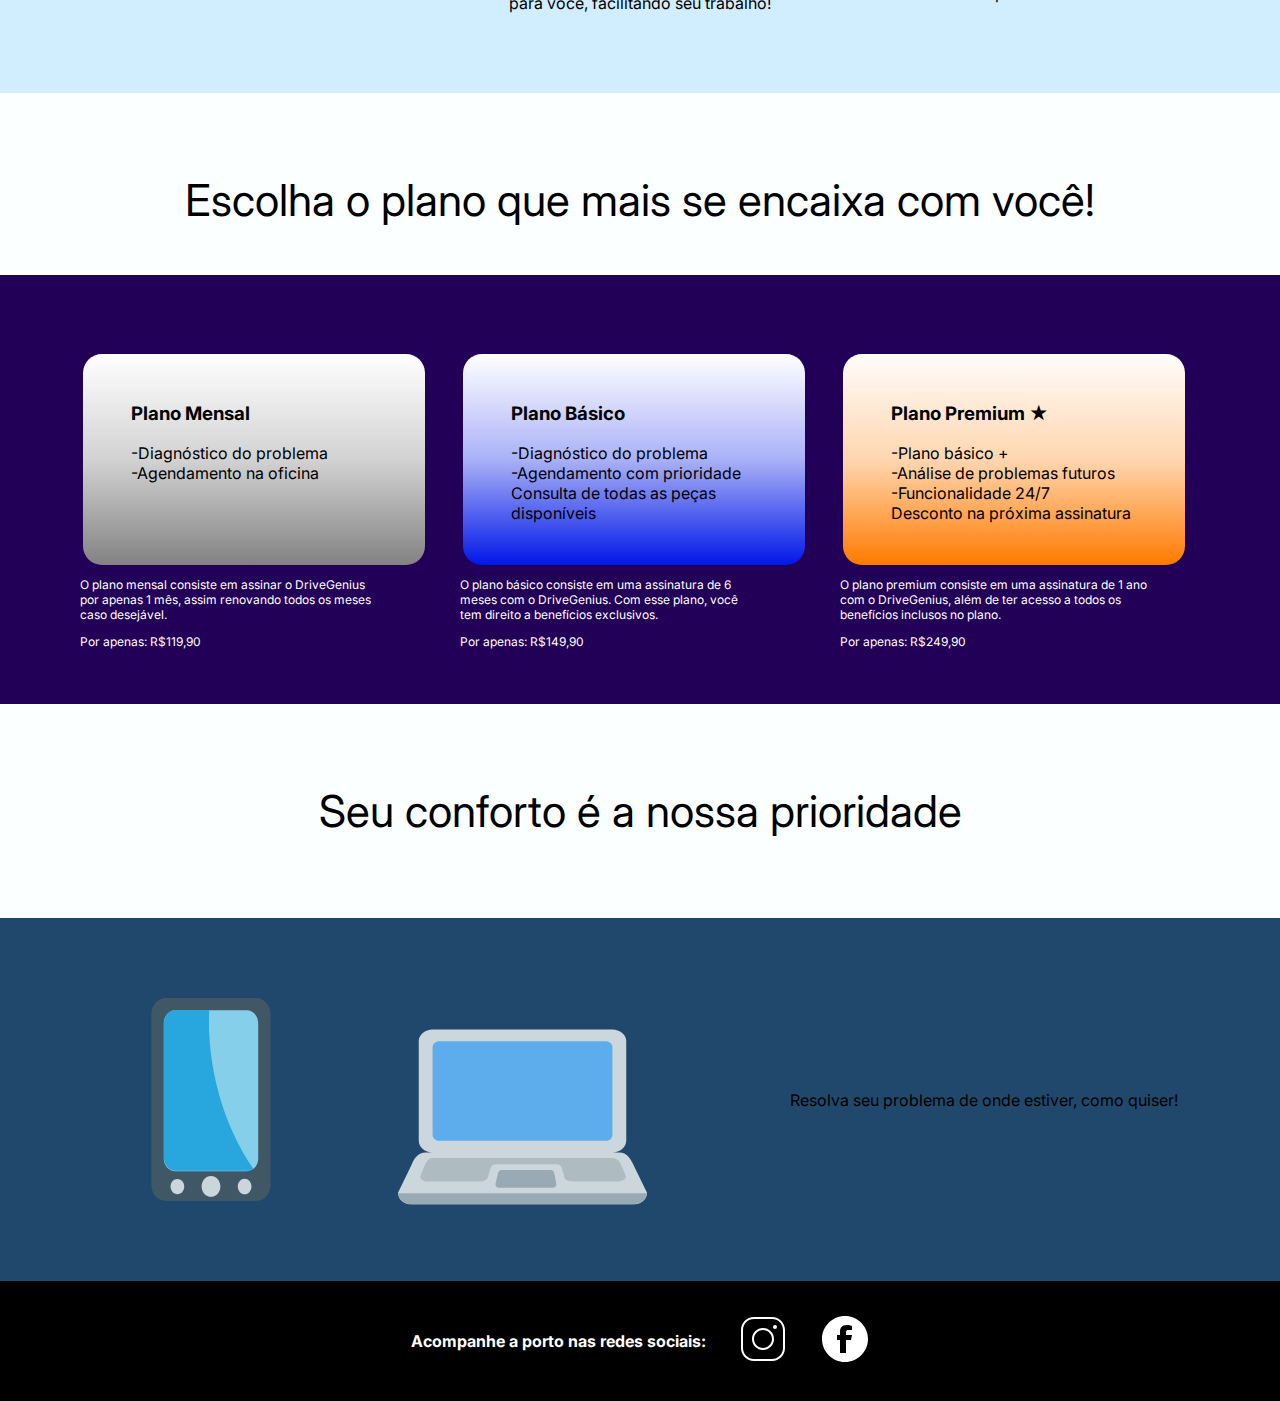
==== commit ec91e149: "Finalizei a primeira página" ====
--- a/index.html
+++ b/index.html
@@ -29,7 +29,7 @@
                 </div>
                 <div class="textos">
                     <h1 class="textos_titulo">Olá, sou o bot do DriveGenius!</h1>
-                <p class="pplanos">Sou o bot do DriveGenius, e hoje irei te ajudar a resolver o problema do seu automóvel, além de poder solicitar uma consulta!</p>
+                    <p class="pplanos">Sou o bot do DriveGenius, e hoje irei te ajudar a resolver o problema do seu automóvel, além de poder solicitar uma consulta!</p>
                 </div>
            </div>
        </div>    
--- a/css/style.css
+++ b/css/style.css
@@ -200,18 +200,25 @@
  }
 
  .basico , .mensal , .premium{
-    width: 80%;
-    height: 80%;
+    width: 90%;
+    height: 70%;
     border-radius: 19px;
     padding: 3em;
+
  }
+
+.textosplanos{
+    height: 20%;
+    margin-left: 1em;
+} 
 
  .pplanos , .preco{
     color: var(--cor-texto-cabecalho);
     font-size: 12px;
     margin-top: 1em;
-    width: 70%;
-    align-self: center;
+    width: 80%;
+
+    
  }
 
  .preco3{
@@ -360,12 +367,29 @@
 
     .div_planos{
         display: flex;
-        justify-content: space-between;
+        justify-content: space-evenly;
+        
     }
 
     .mensal , .basico , .premium{
-       padding: 2.5em;
-       min-width: 30%;
+       padding: 2em;
+       min-height: 60%;
+       min-width: 95%;
+    }
+
+    .textosplanos{
+        min-width: 100%;
+        margin: 0;
+        
+    }
+
+    .pplanos{
+        min-width: 80%;
+    }
+
+    .descricao_plano{
+        margin-bottom: 0.2em;
+        font-size: 14px;
     }
 
     .div_conforto{
@@ -478,19 +502,13 @@
         font-size: 14px;
      }
 
-     .sessao3_planos{
+     /* .sessao3_planos{
         display: grid;
         grid-template-columns: 33% 33% 33%;
         padding: 2em;
-     }
-
-     .comtexto{
-        display: flex;
-        flex-direction: column;
-        justify-content: center;
-        align-items:center;
-        height: 100%;
-     }
+     } */
+
+     
 
      .basico , .mensal , .premium{
         width: 80%;
@@ -500,23 +518,52 @@
      .pplanos , .preco{
         color: var(--cor-texto-cabecalho);
         font-size: 12px;
-        margin-top: 1em;
-        width: 70%;
-        align-self: center;
+        margin-top: 2em;
+        width: 90%;
+        
      }
 
      .preco3{
         width: 90%;
-     }
-
-    
-
-     
-
-
-
-    
-
-    
-    
+        margin-top: 1.8em;
+     }
+    
+}
+
+@media screen and (max-width: 590px){
+
+.container{
+        padding: 0.5em;
+    }
+
+.container h1{
+    font-size: 20px;
+    font-weight: 400;
+    align-self: flex-end;
+}
+
+.container p{
+    font-size: 14px;
+}
+
+.sessao3_planos{
+    display: flex;
+    flex-direction: column;
+}
+
+.basico , .mensal , .premium{
+   min-width: 90%;
+   height: 10em;
+}
+
+.comtexto{
+    text-align: center;
+}
+
+.preco{
+    margin-bottom: 1em;
+    text-align: center;
+}
+
+
 }